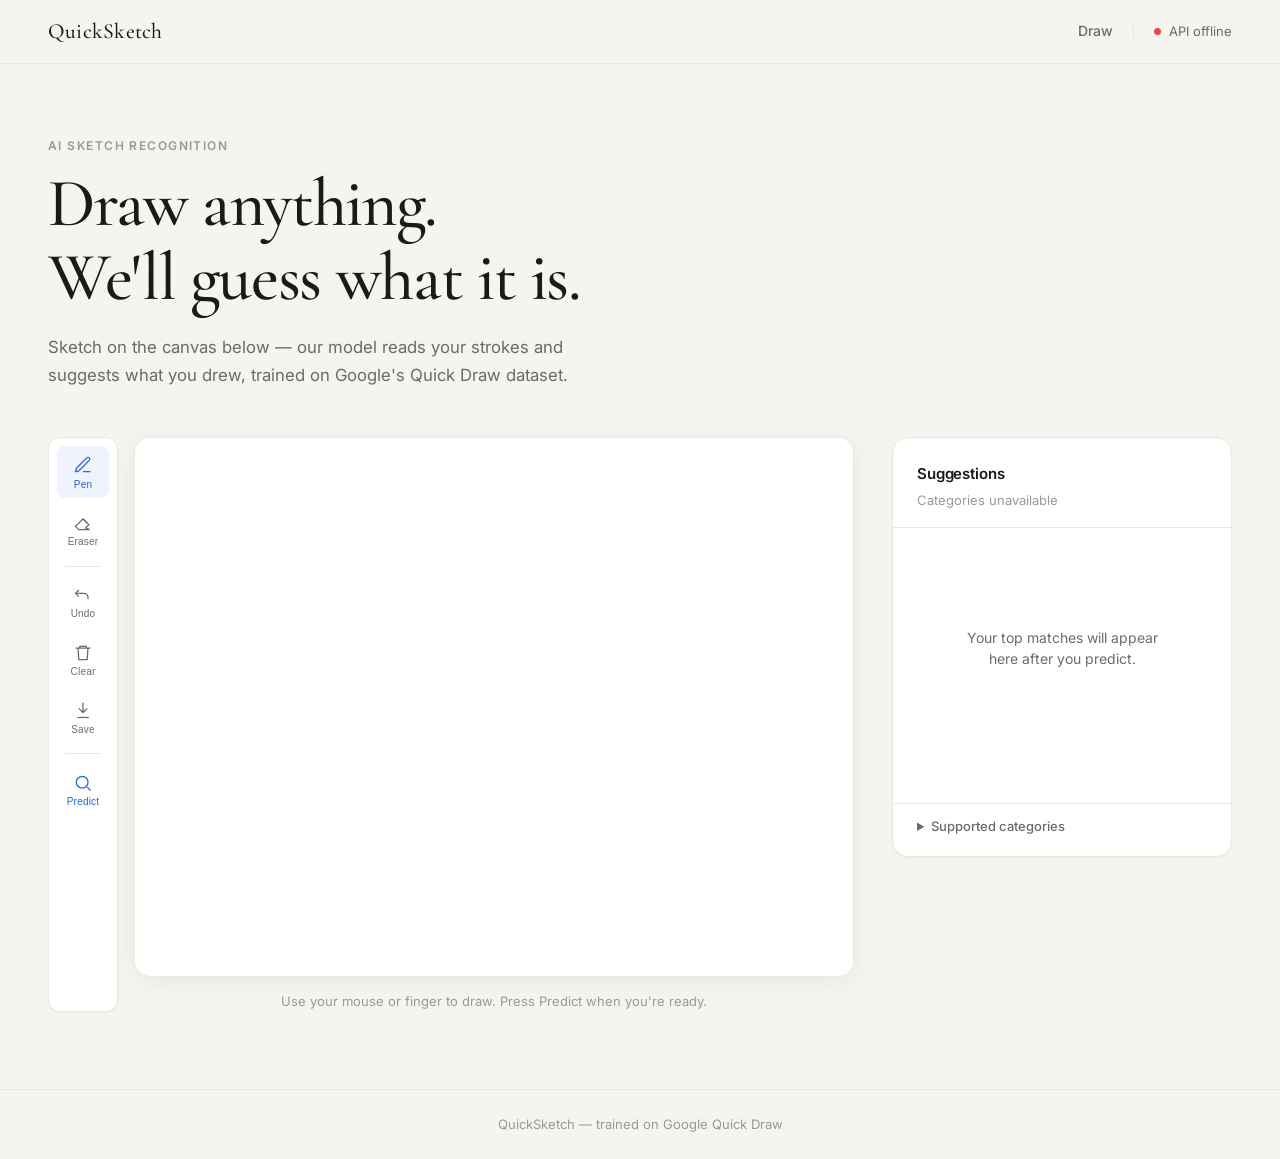
==== frontend/index.html @ 5fff9ff6 "Working QuickSketch frontend and prediction pipeline" ====
<!DOCTYPE html>
<html lang="en">
<head>
  <meta charset="UTF-8">
  <meta name="viewport" content="width=device-width, initial-scale=1.0">
  <title>QuickSketch — AI Sketch Recognition</title>
  <link rel="preconnect" href="https://fonts.googleapis.com">
  <link rel="preconnect" href="https://fonts.gstatic.com" crossorigin>
  <link href="https://fonts.googleapis.com/css2?family=Cormorant+Garamond:ital,wght@0,400;0,500;0,600;1,400&family=Inter:wght@400;500;600&display=swap" rel="stylesheet">
  <link rel="stylesheet" href="css/styles.css">
</head>
<body>
  <header class="nav">
    <a href="#" class="nav__brand">QuickSketch</a>
    <nav class="nav__links" aria-label="Site navigation">
      <a href="#workspace" class="nav__link">Draw</a>
      <span class="nav__divider" aria-hidden="true"></span>
      <span class="nav__status" id="api-status">
        <span class="status-dot" aria-hidden="true"></span>
        <span class="status-text">Connecting…</span>
      </span>
    </nav>
  </header>

  <main>
    <section class="hero">
      <p class="hero__eyebrow">AI sketch recognition</p>
      <h1 class="hero__title">Draw anything.<br>We'll guess what it is.</h1>
      <p class="hero__subtitle">
        Sketch on the canvas below — our model reads your strokes and suggests
        what you drew, trained on Google's Quick Draw dataset.
      </p>
    </section>

    <section class="workspace" id="workspace">
      <div class="workspace__main">
        <aside class="tool-rail" aria-label="Drawing tools">
          <button type="button" class="tool-btn is-active" data-tool="pen" title="Pen" aria-label="Pen" aria-pressed="true">
            <svg viewBox="0 0 24 24" fill="none" stroke="currentColor" stroke-width="1.5" aria-hidden="true">
              <path d="M12 20h9M16.5 3.5a2.12 2.12 0 0 1 3 3L7 19l-4 1 1-4L16.5 3.5z"/>
            </svg>
            <span class="tool-btn__label">Pen</span>
          </button>
          <button type="button" class="tool-btn" data-tool="eraser" title="Eraser" aria-label="Eraser" aria-pressed="false">
            <svg viewBox="0 0 24 24" fill="none" stroke="currentColor" stroke-width="1.5" aria-hidden="true">
              <path d="M20 20H7L3 16l9-9 7 7-4 4z"/><path d="M12 7l5 5"/>
            </svg>
            <span class="tool-btn__label">Eraser</span>
          </button>
          <div class="tool-rail__divider" aria-hidden="true"></div>
          <button type="button" class="tool-btn" data-action="undo" title="Undo" aria-label="Undo">
            <svg viewBox="0 0 24 24" fill="none" stroke="currentColor" stroke-width="1.5" aria-hidden="true">
              <path d="M3 10h10a5 5 0 0 1 5 5v2"/><path d="M3 10l4-4M3 10l4 4"/>
            </svg>
            <span class="tool-btn__label">Undo</span>
          </button>
          <button type="button" class="tool-btn" data-action="clear" title="Clear canvas" aria-label="Clear canvas">
            <svg viewBox="0 0 24 24" fill="none" stroke="currentColor" stroke-width="1.5" aria-hidden="true">
              <path d="M3 6h18M8 6V4h8v2M6 6l1 14h10l1-14"/>
            </svg>
            <span class="tool-btn__label">Clear</span>
          </button>
          <button type="button" class="tool-btn" data-action="download" title="Download drawing" aria-label="Download drawing">
            <svg viewBox="0 0 24 24" fill="none" stroke="currentColor" stroke-width="1.5" aria-hidden="true">
              <path d="M12 3v12M7 10l5 5 5-5"/><path d="M5 21h14"/>
            </svg>
            <span class="tool-btn__label">Save</span>
          </button>
          <div class="tool-rail__divider" aria-hidden="true"></div>
          <button type="button" class="tool-btn tool-btn--primary" data-action="predict" title="Predict sketch" aria-label="Predict sketch">
            <svg viewBox="0 0 24 24" fill="none" stroke="currentColor" stroke-width="1.5" aria-hidden="true">
              <circle cx="11" cy="11" r="7"/><path d="M21 21l-4.35-4.35"/>
            </svg>
            <span class="tool-btn__label">Predict</span>
          </button>
        </aside>

        <div class="canvas-area">
          <div class="canvas-card">
            <canvas id="sketch-canvas" aria-label="Drawing canvas"></canvas>
          </div>
          <p class="canvas-hint">Use your mouse or finger to draw. Press Predict when you're ready.</p>
        </div>
      </div>

      <aside class="results-panel" aria-live="polite" aria-atomic="true">
        <header class="results-panel__header">
          <h2 class="results-panel__title">Suggestions</h2>
          <p class="results-panel__meta" id="category-count"></p>
        </header>

        <div class="results-panel__body" id="results-body">
          <div class="results-empty" id="results-empty">
            <p>Your top matches will appear here after you predict.</p>
          </div>
          <div class="results-loading is-hidden" id="results-loading" aria-hidden="true">
            <div class="spinner" aria-hidden="true"></div>
            <p>Analyzing your sketch…</p>
          </div>
          <div class="results-error is-hidden" id="results-error" aria-hidden="true">
            <p id="results-error-text">Something went wrong.</p>
            <button type="button" class="btn-text" id="retry-predict">Try again</button>
          </div>
          <ul class="results-list is-hidden" id="results-list" aria-label="Prediction results"></ul>
        </div>

        <footer class="results-panel__footer">
          <details class="categories-details">
            <summary>Supported categories</summary>
            <ul class="categories-list" id="categories-list"></ul>
          </details>
        </footer>
      </aside>
    </section>
  </main>

  <footer class="site-footer">
    <p>QuickSketch &mdash; trained on Google Quick Draw</p>
  </footer>

  <script src="js/canvas.js"></script>
  <script src="js/script.js"></script>
</body>
</html>
---- frontend/css/styles.css ----
/* QuickSketch — minimal editorial UI */

:root {
  --bg: #F5F5F0;
  --surface: #FFFFFF;
  --text: #1A1A1A;
  --text-muted: #6B6B66;
  --text-subtle: #9A9A94;
  --accent: #2563EB;
  --accent-hover: #1D4ED8;
  --accent-soft: rgba(37, 99, 235, 0.08);
  --border: #E8E8E3;
  --border-strong: #D4D4CE;
  --shadow-sm: 0 1px 2px rgba(26, 26, 26, 0.04);
  --shadow-md: 0 4px 24px rgba(26, 26, 26, 0.06);
  --radius-sm: 8px;
  --radius-md: 12px;
  --radius-lg: 16px;
  --font-sans: 'Inter', system-ui, -apple-system, sans-serif;
  --font-serif: 'Cormorant Garamond', Georgia, 'Times New Roman', serif;
  --nav-height: 64px;
  --transition: 0.18s ease;
}

*,
*::before,
*::after {
  box-sizing: border-box;
}

html {
  scroll-behavior: smooth;
}

body {
  margin: 0;
  min-height: 100vh;
  font-family: var(--font-sans);
  font-size: 15px;
  line-height: 1.6;
  color: var(--text);
  background: var(--bg);
  -webkit-font-smoothing: antialiased;
}

/* ── Navigation ── */

.nav {
  position: sticky;
  top: 0;
  z-index: 100;
  display: flex;
  align-items: center;
  justify-content: space-between;
  height: var(--nav-height);
  padding: 0 clamp(1.25rem, 4vw, 3rem);
  background: rgba(245, 245, 240, 0.92);
  backdrop-filter: blur(12px);
  border-bottom: 1px solid var(--border);
}

.nav__brand {
  font-family: var(--font-serif);
  font-size: 1.35rem;
  font-weight: 500;
  letter-spacing: 0.01em;
  color: var(--text);
  text-decoration: none;
}

.nav__links {
  display: flex;
  align-items: center;
  gap: 1.25rem;
}

.nav__link {
  font-size: 0.875rem;
  font-weight: 500;
  color: var(--text-muted);
  text-decoration: none;
  transition: color var(--transition);
}

.nav__link:hover {
  color: var(--text);
}

.nav__divider {
  width: 1px;
  height: 16px;
  background: var(--border);
}

.nav__status {
  display: flex;
  align-items: center;
  gap: 0.5rem;
  font-size: 0.8125rem;
  color: var(--text-muted);
}

.status-dot {
  width: 7px;
  height: 7px;
  border-radius: 50%;
  background: var(--text-subtle);
  transition: background var(--transition);
}

.nav__status.is-online .status-dot {
  background: #22C55E;
}

.nav__status.is-offline .status-dot {
  background: #EF4444;
}

/* ── Hero ── */

.hero {
  max-width: 720px;
  padding: clamp(2.5rem, 6vw, 4.5rem) clamp(1.25rem, 4vw, 3rem) clamp(2rem, 4vw, 3rem);
}

.hero__eyebrow {
  margin: 0 0 0.75rem;
  font-size: 0.75rem;
  font-weight: 600;
  letter-spacing: 0.12em;
  text-transform: uppercase;
  color: var(--text-subtle);
}

.hero__title {
  margin: 0 0 1.25rem;
  font-family: var(--font-serif);
  font-size: clamp(2.75rem, 6vw, 4.25rem);
  font-weight: 500;
  line-height: 1.08;
  letter-spacing: -0.02em;
  color: var(--text);
}

.hero__subtitle {
  margin: 0;
  max-width: 520px;
  font-size: 1.05rem;
  line-height: 1.65;
  color: var(--text-muted);
}

/* ── Workspace ── */

.workspace {
  display: grid;
  grid-template-columns: 1fr minmax(280px, 340px);
  gap: clamp(1.5rem, 3vw, 2.5rem);
  align-items: start;
  padding: 0 clamp(1.25rem, 4vw, 3rem) clamp(3rem, 6vw, 5rem);
  max-width: 1400px;
  margin: 0 auto;
}

.workspace__main {
  display: flex;
  gap: 1rem;
  min-width: 0;
}

/* ── Tool rail ── */

.tool-rail {
  display: flex;
  flex-direction: column;
  gap: 0.35rem;
  flex-shrink: 0;
  padding: 0.5rem;
  background: var(--surface);
  border: 1px solid var(--border);
  border-radius: var(--radius-md);
  box-shadow: var(--shadow-sm);
}

.tool-btn {
  display: flex;
  flex-direction: column;
  align-items: center;
  justify-content: center;
  gap: 0.2rem;
  width: 52px;
  height: 52px;
  padding: 0.4rem;
  border: none;
  border-radius: var(--radius-sm);
  background: transparent;
  color: var(--text-muted);
  cursor: pointer;
  transition: background var(--transition), color var(--transition);
}

.tool-btn svg {
  width: 20px;
  height: 20px;
}

.tool-btn__label {
  font-size: 0.625rem;
  font-weight: 500;
  letter-spacing: 0.02em;
}

.tool-btn:hover {
  background: var(--bg);
  color: var(--text);
}

.tool-btn.is-active {
  background: var(--accent-soft);
  color: var(--accent);
}

.tool-btn--primary {
  color: var(--accent);
}

.tool-btn--primary:hover {
  background: var(--accent-soft);
}

.tool-btn:disabled {
  opacity: 0.4;
  cursor: not-allowed;
}

.tool-rail__divider {
  height: 1px;
  margin: 0.25rem 0.5rem;
  background: var(--border);
}

/* ── Canvas area ── */

.canvas-area {
  flex: 1;
  min-width: 0;
}

.canvas-card {
  position: relative;
  background: var(--surface);
  border: 1px solid var(--border);
  border-radius: var(--radius-lg);
  box-shadow: var(--shadow-md);
  overflow: hidden;
  aspect-ratio: 4 / 3;
  max-height: min(72vh, 640px);
}

#sketch-canvas {
  display: block;
  width: 100%;
  height: 100%;
  touch-action: none;
  cursor: crosshair;
}

.canvas-card.is-eraser #sketch-canvas {
  cursor: cell;
}

.canvas-hint {
  margin: 0.875rem 0 0;
  font-size: 0.8125rem;
  color: var(--text-subtle);
  text-align: center;
}

/* ── Results panel ── */

.results-panel {
  display: flex;
  flex-direction: column;
  min-height: 420px;
  background: var(--surface);
  border: 1px solid var(--border);
  border-radius: var(--radius-lg);
  box-shadow: var(--shadow-sm);
  overflow: hidden;
}

.results-panel__header {
  padding: 1.5rem 1.5rem 1rem;
  border-bottom: 1px solid var(--border);
}

.results-panel__title {
  margin: 0;
  font-size: 0.9375rem;
  font-weight: 600;
  letter-spacing: -0.01em;
}

.results-panel__meta {
  margin: 0.25rem 0 0;
  font-size: 0.8125rem;
  color: var(--text-subtle);
}

.results-panel__body {
  flex: 1;
  padding: 1.25rem 1.5rem;
}

.results-panel__footer {
  padding: 0.75rem 1.5rem 1.25rem;
  border-top: 1px solid var(--border);
}

.results-empty,
.results-loading,
.results-error {
  display: flex;
  flex-direction: column;
  align-items: center;
  justify-content: center;
  gap: 0.75rem;
  min-height: 200px;
  text-align: center;
}

.results-empty p,
.results-loading p,
.results-error p {
  margin: 0;
  font-size: 0.875rem;
  color: var(--text-muted);
  max-width: 220px;
  line-height: 1.55;
}

.results-error p {
  color: #B91C1C;
}

.is-hidden {
  display: none !important;
}

/* Spinner */

.spinner {
  width: 28px;
  height: 28px;
  border: 2px solid var(--border);
  border-top-color: var(--accent);
  border-radius: 50%;
  animation: spin 0.7s linear infinite;
}

@keyframes spin {
  to { transform: rotate(360deg); }
}

/* Result cards */

.results-list {
  list-style: none;
  margin: 0;
  padding: 0;
  display: flex;
  flex-direction: column;
  gap: 0.75rem;
}

.result-card {
  padding: 1rem 1.125rem;
  background: var(--bg);
  border: 1px solid var(--border);
  border-radius: var(--radius-md);
  transition: border-color var(--transition);
}

.result-card:first-child {
  border-color: var(--border-strong);
  background: var(--surface);
}

.result-card__rank {
  display: block;
  margin-bottom: 0.35rem;
  font-size: 0.6875rem;
  font-weight: 600;
  letter-spacing: 0.08em;
  text-transform: uppercase;
  color: var(--text-subtle);
}

.result-card:first-child .result-card__rank {
  color: var(--accent);
}

.result-card__row {
  display: flex;
  align-items: baseline;
  justify-content: space-between;
  gap: 0.75rem;
  margin-bottom: 0.625rem;
}

.result-card__name {
  font-family: var(--font-serif);
  font-size: 1.35rem;
  font-weight: 500;
  line-height: 1.2;
  text-transform: capitalize;
}

.result-card__confidence {
  font-size: 0.875rem;
  font-weight: 600;
  color: var(--text-muted);
  font-variant-numeric: tabular-nums;
}

.result-card__bar {
  height: 4px;
  background: var(--border);
  border-radius: 2px;
  overflow: hidden;
}

.result-card__bar-fill {
  height: 100%;
  background: var(--accent);
  border-radius: 2px;
  transition: width 0.4s ease;
}

.result-card:not(:first-child) .result-card__bar-fill {
  background: var(--text-subtle);
}

/* Categories */

.categories-details {
  font-size: 0.8125rem;
  color: var(--text-muted);
}

.categories-details summary {
  cursor: pointer;
  font-weight: 500;
  color: var(--text-muted);
  transition: color var(--transition);
  user-select: none;
}

.categories-details summary:hover {
  color: var(--text);
}

.categories-details[open] summary {
  margin-bottom: 0.75rem;
  color: var(--text);
}

.categories-list {
  display: flex;
  flex-wrap: wrap;
  gap: 0.4rem;
  list-style: none;
  margin: 0;
  padding: 0;
}

.category-chip {
  padding: 0.2rem 0.6rem;
  font-size: 0.75rem;
  color: var(--text-muted);
  background: var(--bg);
  border: 1px solid var(--border);
  border-radius: 100px;
  text-transform: capitalize;
}

/* Buttons */

.btn-text {
  padding: 0;
  border: none;
  background: none;
  font-family: inherit;
  font-size: 0.8125rem;
  font-weight: 500;
  color: var(--accent);
  cursor: pointer;
  text-decoration: underline;
  text-underline-offset: 2px;
}

.btn-text:hover {
  color: var(--accent-hover);
}

/* ── Footer ── */

.site-footer {
  padding: 1.5rem clamp(1.25rem, 4vw, 3rem);
  border-top: 1px solid var(--border);
  text-align: center;
}

.site-footer p {
  margin: 0;
  font-size: 0.8125rem;
  color: var(--text-subtle);
}

/* ── Responsive ── */

@media (max-width: 1024px) {
  .workspace {
    grid-template-columns: 1fr;
  }

  .results-panel {
    min-height: auto;
  }
}

@media (max-width: 640px) {
  .workspace__main {
    flex-direction: column;
  }

  .tool-rail {
    flex-direction: row;
    flex-wrap: wrap;
    justify-content: center;
    width: 100%;
  }

  .tool-rail__divider {
    display: none;
  }

  .tool-btn {
    width: 48px;
    height: 48px;
  }

  .nav__link {
    display: none;
  }

  .nav__divider {
    display: none;
  }

  .canvas-card {
    aspect-ratio: 1;
    max-height: none;
  }
}
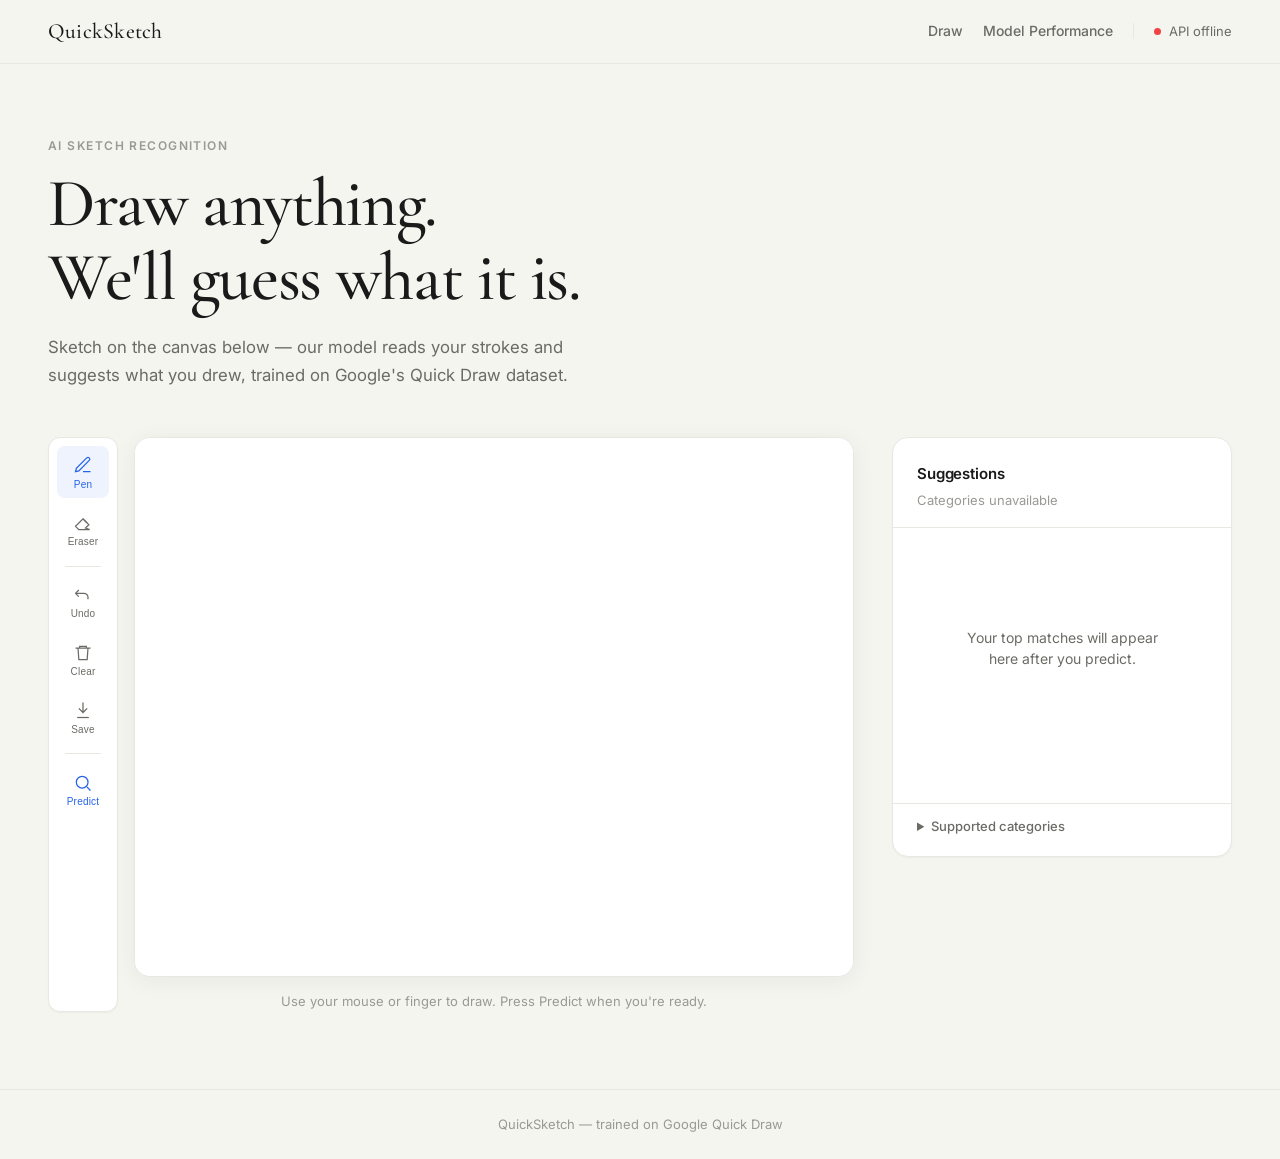
==== commit c5ac1a4a: "Add shuffled dataset sampling, training metadata, and performance page scaffolding" ====
--- a/frontend/index.html
+++ b/frontend/index.html
@@ -11,9 +11,10 @@
 </head>
 <body>
   <header class="nav">
-    <a href="#" class="nav__brand">QuickSketch</a>
+    <a href="index.html" class="nav__brand">QuickSketch</a>
     <nav class="nav__links" aria-label="Site navigation">
       <a href="#workspace" class="nav__link">Draw</a>
+      <a href="performance.html" class="nav__link">Model Performance</a>
       <span class="nav__divider" aria-hidden="true"></span>
       <span class="nav__status" id="api-status">
         <span class="status-dot" aria-hidden="true"></span>
--- a/frontend/css/styles.css
+++ b/frontend/css/styles.css
@@ -150,6 +150,11 @@
   color: var(--text-muted);
 }
 
+.hero--performance {
+  max-width: 900px;
+  padding-bottom: clamp(1.5rem, 3vw, 2.5rem);
+}
+
 /* ── Workspace ── */
 
 .workspace {
@@ -166,6 +171,215 @@
   display: flex;
   gap: 1rem;
   min-width: 0;
+}
+
+.performance-page {
+  max-width: 1240px;
+  margin: 0 auto;
+  padding-bottom: clamp(3rem, 6vw, 5rem);
+}
+
+.report-section {
+  padding: 0 clamp(1.25rem, 4vw, 3rem);
+  margin-bottom: clamp(2rem, 4vw, 3rem);
+}
+
+.section-header {
+  margin-bottom: 1.25rem;
+}
+
+.section-header__eyebrow {
+  margin: 0 0 0.35rem;
+  font-size: 0.75rem;
+  font-weight: 600;
+  letter-spacing: 0.12em;
+  text-transform: uppercase;
+  color: var(--text-subtle);
+}
+
+.section-header__title {
+  margin: 0;
+  font-family: var(--font-serif);
+  font-size: clamp(1.8rem, 3vw, 2.5rem);
+  font-weight: 500;
+  line-height: 1.15;
+  letter-spacing: -0.02em;
+}
+
+.summary-grid {
+  display: grid;
+  grid-template-columns: repeat(auto-fit, minmax(180px, 1fr));
+  gap: 1rem;
+}
+
+.summary-card,
+.chart-card {
+  background: var(--surface);
+  border: 1px solid var(--border);
+  border-radius: var(--radius-lg);
+  box-shadow: var(--shadow-sm);
+}
+
+.summary-card {
+  padding: 1.1rem 1.15rem;
+}
+
+.summary-card--placeholder {
+  background: rgba(255, 255, 255, 0.7);
+}
+
+.summary-card__label {
+  margin: 0 0 0.45rem;
+  font-size: 0.75rem;
+  font-weight: 600;
+  letter-spacing: 0.08em;
+  text-transform: uppercase;
+  color: var(--text-subtle);
+}
+
+.summary-card__value {
+  margin: 0;
+  font-family: var(--font-serif);
+  font-size: clamp(1.5rem, 2vw, 2rem);
+  font-weight: 500;
+  line-height: 1.1;
+  color: var(--text);
+}
+
+.report-note {
+  margin: 1rem 0 0;
+  font-size: 0.875rem;
+  color: var(--text-muted);
+}
+
+.report-note--error {
+  color: #B91C1C;
+}
+
+.chart-grid {
+  display: grid;
+  grid-template-columns: repeat(auto-fit, minmax(320px, 1fr));
+  gap: 1rem;
+}
+
+.chart-card {
+  padding: 1.15rem;
+}
+
+.chart-card__header {
+  display: flex;
+  align-items: flex-start;
+  justify-content: space-between;
+  gap: 1rem;
+  margin-bottom: 1rem;
+}
+
+.chart-card__title {
+  margin: 0;
+  font-size: 1rem;
+  font-weight: 600;
+  letter-spacing: -0.01em;
+}
+
+.chart-card__meta {
+  margin: 0.25rem 0 0;
+  font-size: 0.8125rem;
+  color: var(--text-subtle);
+}
+
+.chart-legend {
+  display: flex;
+  flex-wrap: wrap;
+  justify-content: flex-end;
+  gap: 0.75rem;
+  font-size: 0.75rem;
+  color: var(--text-muted);
+}
+
+.chart-legend__item {
+  display: inline-flex;
+  align-items: center;
+  gap: 0.35rem;
+}
+
+.chart-legend__swatch {
+  width: 10px;
+  height: 10px;
+  border-radius: 50%;
+}
+
+.chart-legend__swatch--train {
+  background: var(--accent);
+}
+
+.chart-legend__swatch--val {
+  background: #111827;
+}
+
+.chart-shell {
+  min-height: 280px;
+}
+
+.chart-shell__empty {
+  margin: 0;
+  padding: 2rem 1rem;
+  text-align: center;
+  font-size: 0.875rem;
+  color: var(--text-subtle);
+  background: var(--bg);
+  border: 1px dashed var(--border-strong);
+  border-radius: var(--radius-md);
+}
+
+.chart-svg {
+  display: block;
+  width: 100%;
+  height: auto;
+}
+
+.chart-plot {
+  fill: var(--bg);
+  stroke: none;
+}
+
+.chart-grid-line {
+  stroke: var(--border);
+  stroke-width: 1;
+}
+
+.chart-axis-line,
+.chart-axis-tick {
+  stroke: var(--border-strong);
+  stroke-width: 1;
+}
+
+.chart-axis-label {
+  fill: var(--text-subtle);
+  font-size: 11px;
+  font-family: var(--font-sans);
+}
+
+.chart-line {
+  fill: none;
+  stroke-width: 2.5;
+  stroke-linecap: round;
+  stroke-linejoin: round;
+}
+
+.chart-line--train,
+.chart-point--train {
+  stroke: var(--accent);
+  fill: var(--accent);
+}
+
+.chart-line--val,
+.chart-point--val {
+  stroke: #111827;
+  fill: #111827;
+}
+
+.nav__link.is-active {
+  color: var(--text);
 }
 
 /* ── Tool rail ── */
@@ -262,11 +476,11 @@
   width: 100%;
   height: 100%;
   touch-action: none;
-  cursor: crosshair;
+  cursor: url("data:image/svg+xml,%3Csvg xmlns='http://www.w3.org/2000/svg' width='24' height='24' viewBox='0 0 24 24'%3E%3Ccircle cx='12' cy='12' r='3' fill='none' stroke='%23FFFFFF' stroke-width='3'/%3E%3Ccircle cx='12' cy='12' r='3' fill='none' stroke='%231A1A1A' stroke-width='1.5'/%3E%3Cpath d='M12 1.5v7M12 16.5v6M1.5 12h7M16.5 12h6' stroke='%23FFFFFF' stroke-width='3' stroke-linecap='round'/%3E%3Cpath d='M12 1.5v7M12 16.5v6M1.5 12h7M16.5 12h6' stroke='%231A1A1A' stroke-width='1.5' stroke-linecap='round'/%3E%3C/svg%3E") 12 12, crosshair;
 }
 
 .canvas-card.is-eraser #sketch-canvas {
-  cursor: cell;
+  cursor: url("data:image/svg+xml,%3Csvg xmlns='http://www.w3.org/2000/svg' width='28' height='28' viewBox='0 0 28 28'%3E%3Ccircle cx='14' cy='14' r='8' fill='none' stroke='%23FFFFFF' stroke-width='3'/%3E%3Ccircle cx='14' cy='14' r='8' fill='none' stroke='%231A1A1A' stroke-width='1.5'/%3E%3Cpath d='M14 4v4M14 20v4M4 14h4M20 14h4' stroke='%23FFFFFF' stroke-width='3' stroke-linecap='round'/%3E%3Cpath d='M14 4v4M14 20v4M4 14h4M20 14h4' stroke='%231A1A1A' stroke-width='1.5' stroke-linecap='round'/%3E%3C/svg%3E") 14 14, cell;
 }
 
 .canvas-hint {
@@ -534,6 +748,14 @@
     flex-direction: column;
   }
 
+  .chart-card__header {
+    flex-direction: column;
+  }
+
+  .chart-legend {
+    justify-content: flex-start;
+  }
+
   .tool-rail {
     flex-direction: row;
     flex-wrap: wrap;
